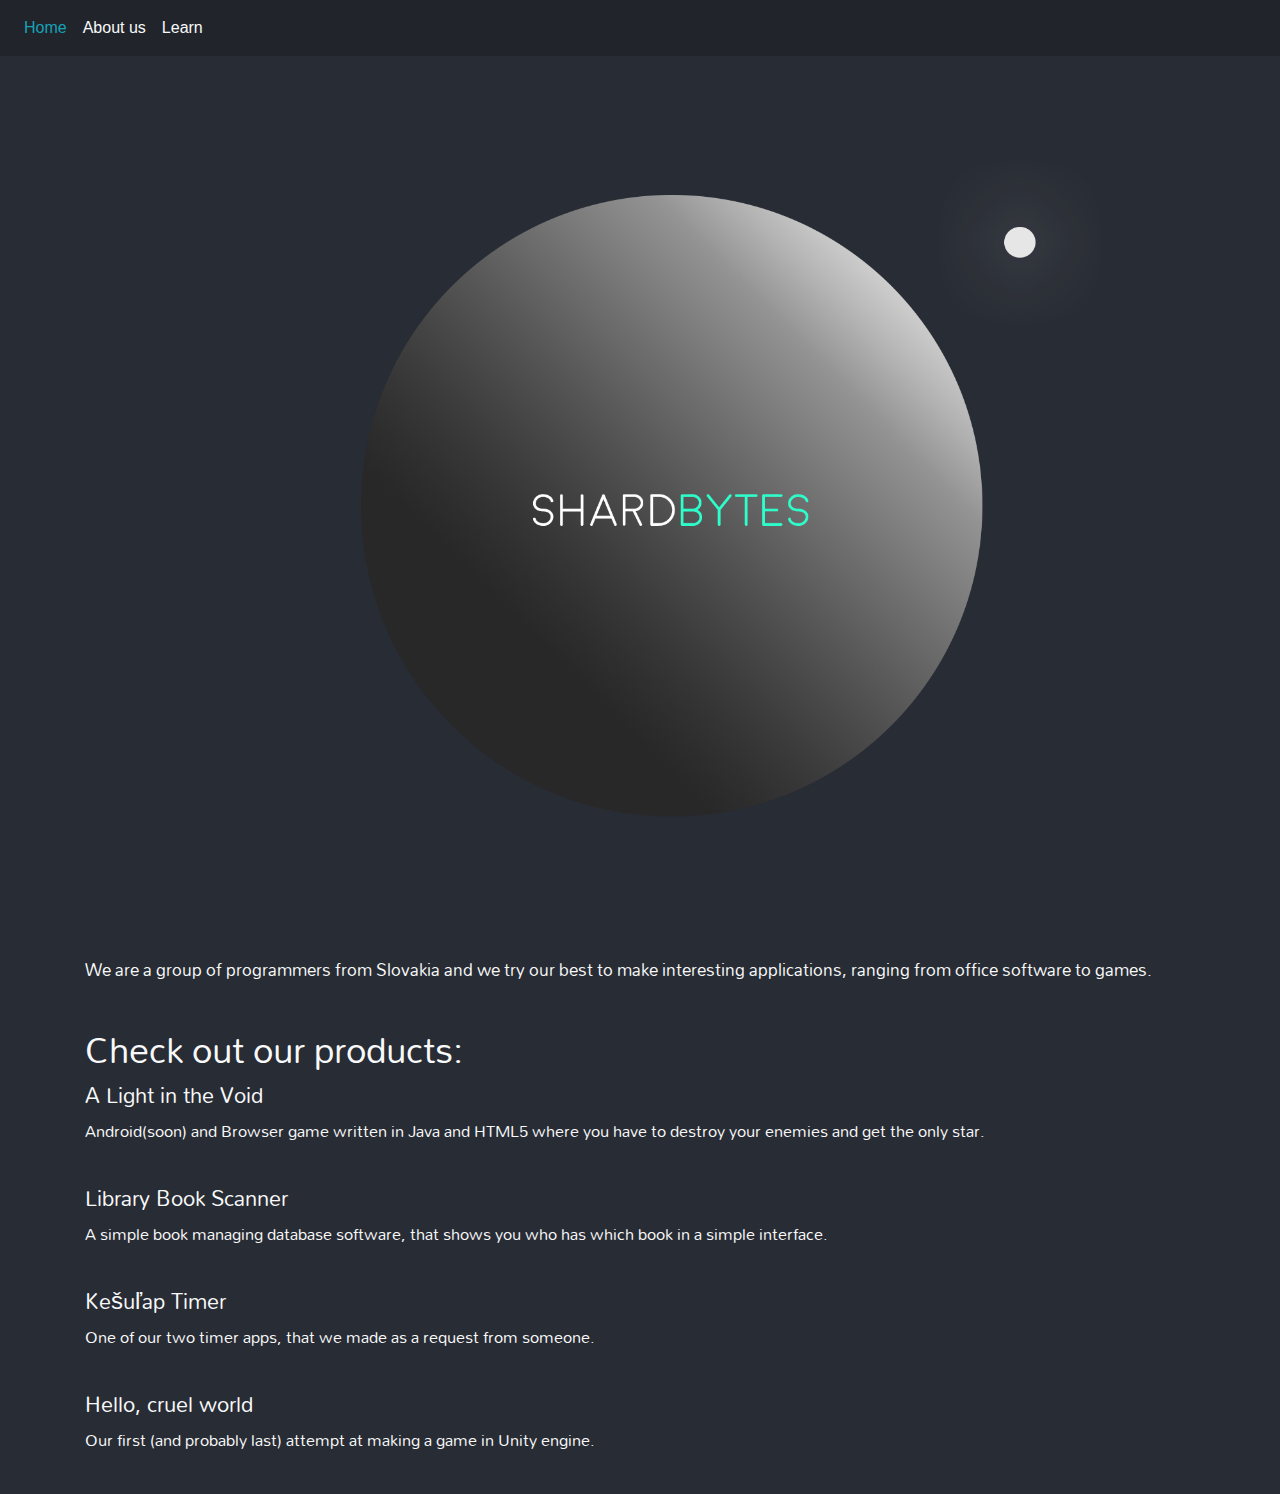
==== index.html @ fa82c484 "Big image" ====
<!DOCTYPE html>
<html lang="en">
<head>
  <meta charset="utf-8">
  <meta name="viewport" content="width=device-width, initial-scale=1">

  <!-- FONTS -->
  <link href="https://fonts.googleapis.com/css?family=Mallanna" rel="stylesheet">

  <!-- BOOTSTRAP -->
  <link rel="stylesheet" href="https://maxcdn.bootstrapcdn.com/bootstrap/4.1.0/css/bootstrap.min.css">
  <script src="https://ajax.googleapis.com/ajax/libs/jquery/3.3.1/jquery.min.js"></script>
  <script src="https://cdnjs.cloudflare.com/ajax/libs/popper.js/1.14.0/umd/popper.min.js"></script>
  <script src="https://maxcdn.bootstrapcdn.com/bootstrap/4.1.0/js/bootstrap.min.js"></script>

  <!-- STYLES -->
  <link rel="stylesheet" href="style.css">

  <!-- SCRIPTS -->
  <link rel="stylesheet" href="/assets/js/toast/android_toast.min.css" type="text/css">

</head>

<body class="bg-darkblue">
  <nav class="navbar navbar-expand-sm bg-darkerblue">
    <ul class="navbar-nav">
      <li class="nav-item">
        <a class="nav-link text-info" href="">Home</a>
      </li>
      <li class="nav-item">
        <a class="nav-link text-light" href="">About us</a>
      </li>
      <li class="nav-item">
        <a class="nav-link text-light" href="">Learn</a>
      </li>
    </ul>
  </nav>

  <div id="bigimage" class="bg"></div>

  <div id="maincontent" class="container">
    <p class="text-light mallana bigger">
      We are a group of programmers from Slovakia and we try our best to make
      interesting applications, ranging from office software to games.
    </p>
    <br>

    <h1 class="text-light mallana">
      Check out our products:
    </h1>

    <h4 class="text-light mallana">
      A Light in the Void
    </h4>
    <p class="text-light mallana big">
      Android(soon) and Browser game written in Java and HTML5 where you have
      to destroy your enemies and get the only star.
    </p>
    <br>

    <h4 class="text-light mallana">
      Library Book Scanner
    </h4>
    <p class="text-light mallana big">
      A simple book managing database software, that shows you who has which
      book in a simple interface.
    </p>
    <br>

    <h4 class="text-light mallana">
      Kešuľap Timer
    </h4>
    <p class="text-light mallana big">
      One of our two timer apps, that we made as a request from someone.
    </p>
    <br>

    <h4 class="text-light mallana">
      Hello, cruel world
    </h4>
    <p class="text-light mallana big">
      Our first (and probably last) attempt at making a game in Unity engine.
    </p>
    <br>
  </div>

  <script src="/assets/js/toast/android_toast.min.js"></script>
  <script src="/assets/js/jquery.scrollTo.min.js"></script>
  <script src="/assets/js/scroll.js"></script>

</body>
</html>
---- style.css ----
.bg-darkblue{
  background-color: rgb(40, 44, 52);
}

.bg-darkerblue{
  background-color: rgb(33, 37, 43);
}

.mallana{
  font-family: 'Mallanna', sans-serif;
}

.big{
  font-size: 110%;
}

.bigger{
  font-size: 120%;
}

.center{
  display: block;
  margin-left: auto;
  margin-right: auto;
  width: 100%;
}

body, html{
  height: 100%;
  margin: 0;
}

.bg{
  background-image: url("/assets/img/transplanet.png");
  height: 100%;
  background-position: center;
  background-repeat: no-repeat;
  background-size: contain;
}
---- assets/js/toast/android_toast.min.css ----
/*
Android-Toast
(c) 2013-2014 Jad Joubran
*/
#android_toast_container{width:25%;position:fixed;bottom:8%;left:0}#android_toast{width:80%;margin-left:auto;margin-right:auto;background-color:#303437;color:#f5f5f5;font-size:13px;padding:5px;border-radius:2px;-webkit-border-radius:2px;opacity:.95;-webkit-box-shadow:1px 2px 2px 1px rgba(34,34,34,1);box-shadow:1px 2px 2px 1px rgba(34,34,34,1);text-align:center;font-family:Roboto,sans-serif}#android_toast em{color:#51b4d2;font-weight:700;font-style:normal}.android_toast_top{top:12%;bottom:auto!important}.android_toast_fadein{animation:android_toast_fadein 1s ease;-webkit-animation:android_toast_fadein 1s ease}.android_toast_fadeout{animation:android_toast_fadeout 1s ease;-webkit-animation:android_toast_fadeout 1s ease;animation-fill-mode:forwards;-webkit-animation-fill-mode:forwards}@keyframes android_toast_fadein{from{opacity:0;-webkit-opacity:0}to{opacity:.95;-webkit-opacity:.95}}@-webkit-keyframes android_toast_fadein{from{opacity:0;-webkit-opacity:0}to{opacity:.95;-webkit-opacity:.95}}@keyframes android_toast_fadeout{from{opacity:.95;-webkit-opacity:.95}to{opacity:0;-webkit-opacity:0}}@-webkit-keyframes android_toast_fadeout{from{opacity:.95;-webkit-opacity:.95}to{opacity:0;-webkit-opacity:0}}
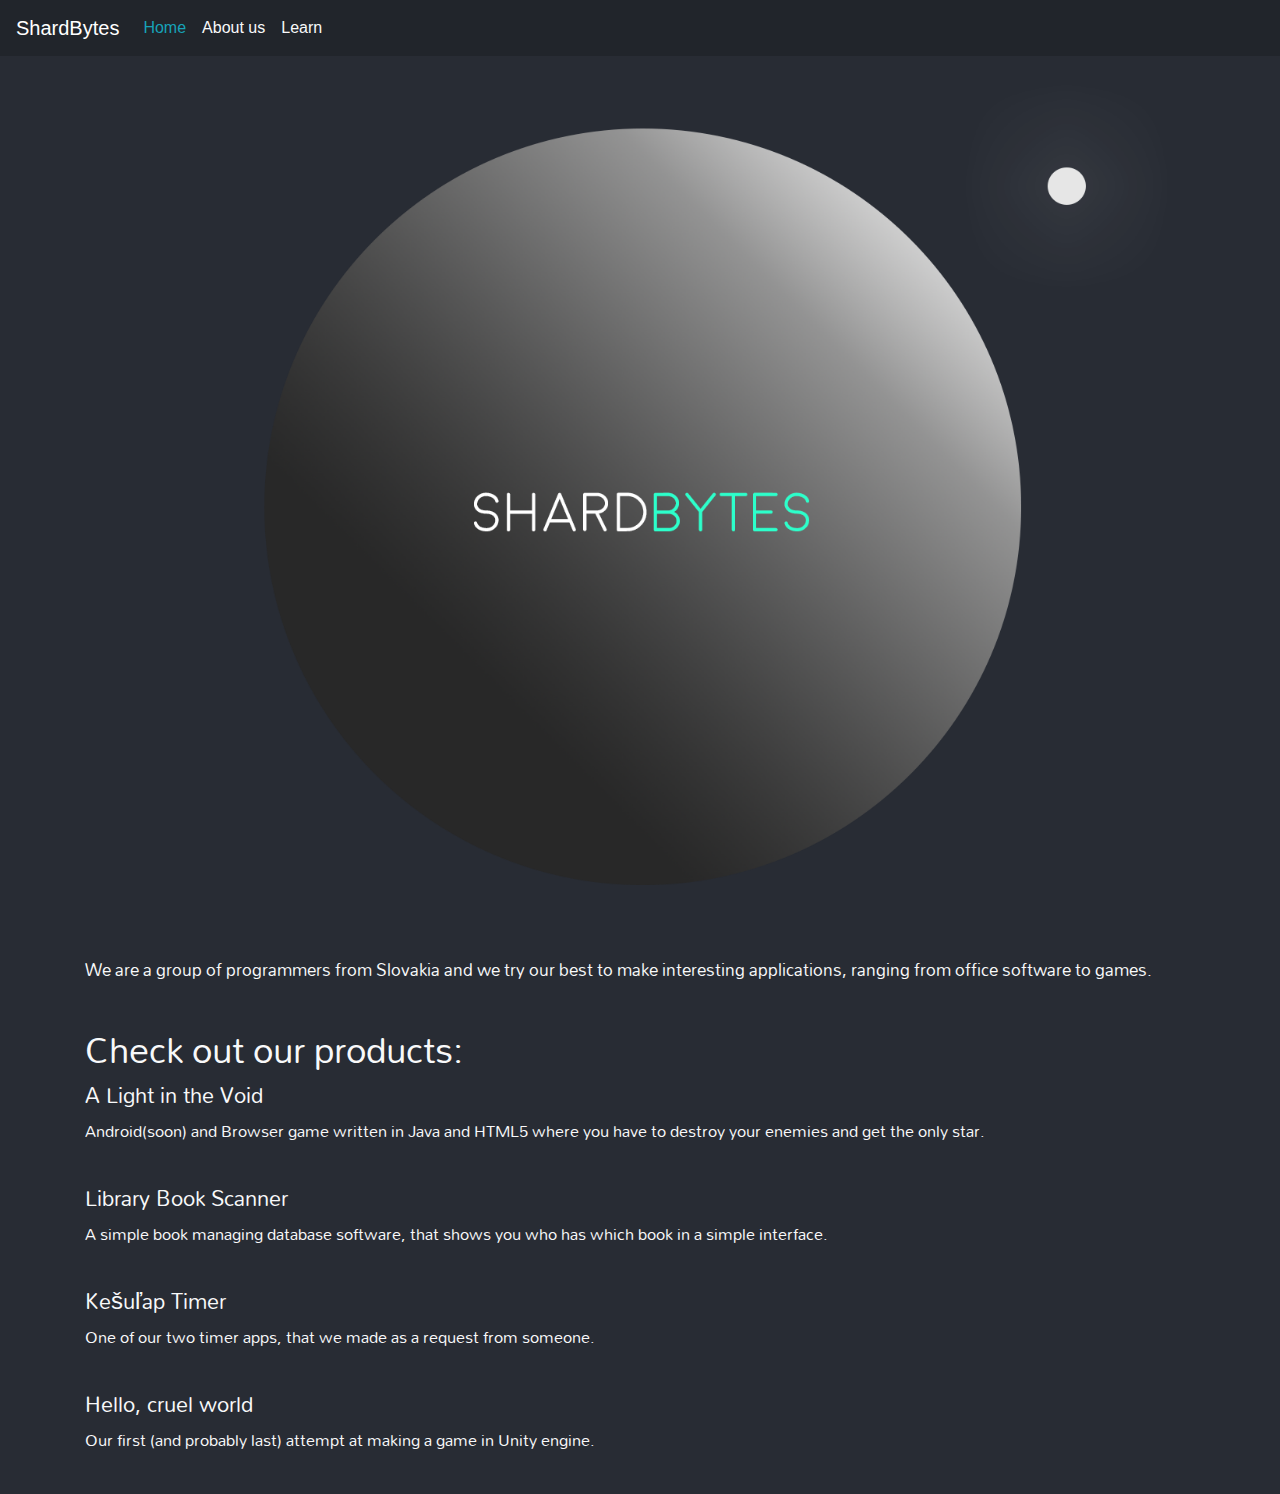
==== commit 078cdbbc: "Responsive navbar" ====
--- a/index.html
+++ b/index.html
@@ -22,18 +22,24 @@
 </head>
 
 <body class="bg-darkblue">
-  <nav class="navbar navbar-expand-sm bg-darkerblue">
-    <ul class="navbar-nav">
-      <li class="nav-item">
-        <a class="nav-link text-info" href="">Home</a>
-      </li>
-      <li class="nav-item">
-        <a class="nav-link text-light" href="">About us</a>
-      </li>
-      <li class="nav-item">
-        <a class="nav-link text-light" href="">Learn</a>
-      </li>
-    </ul>
+  <nav class="navbar navbar-expand-md navbar-dark bg-darkerblue">
+    <a class="navbar-brand" href="#">ShardBytes</a>
+    <button class="navbar-toggler" type="button" data-toggle="collapse" data-target="#collapsingNavbarMd">
+      <span class="navbar-toggler-icon "></span>
+    </button>
+    <div class="navbar-collapse collapse" id="collapsingNavbarMd">
+      <ul class="navbar-nav">
+        <li class="nav-item">
+          <a class="nav-link text-info" href="">Home</a>
+        </li>
+        <li class="nav-item">
+          <a class="nav-link text-light" href="">About us</a>
+        </li>
+        <li class="nav-item">
+          <a class="nav-link text-light" href="">Learn</a>
+        </li>
+      </ul>
+    </div>
   </nav>
 
   <div id="bigimage" class="bg"></div>
--- a/style.css
+++ b/style.css
@@ -31,7 +31,7 @@
 }
 
 .bg{
-  background-image: url("/assets/img/transplanet.png");
+  background-image: url("/assets/img/transplanetcut.png");
   height: 100%;
   background-position: center;
   background-repeat: no-repeat;
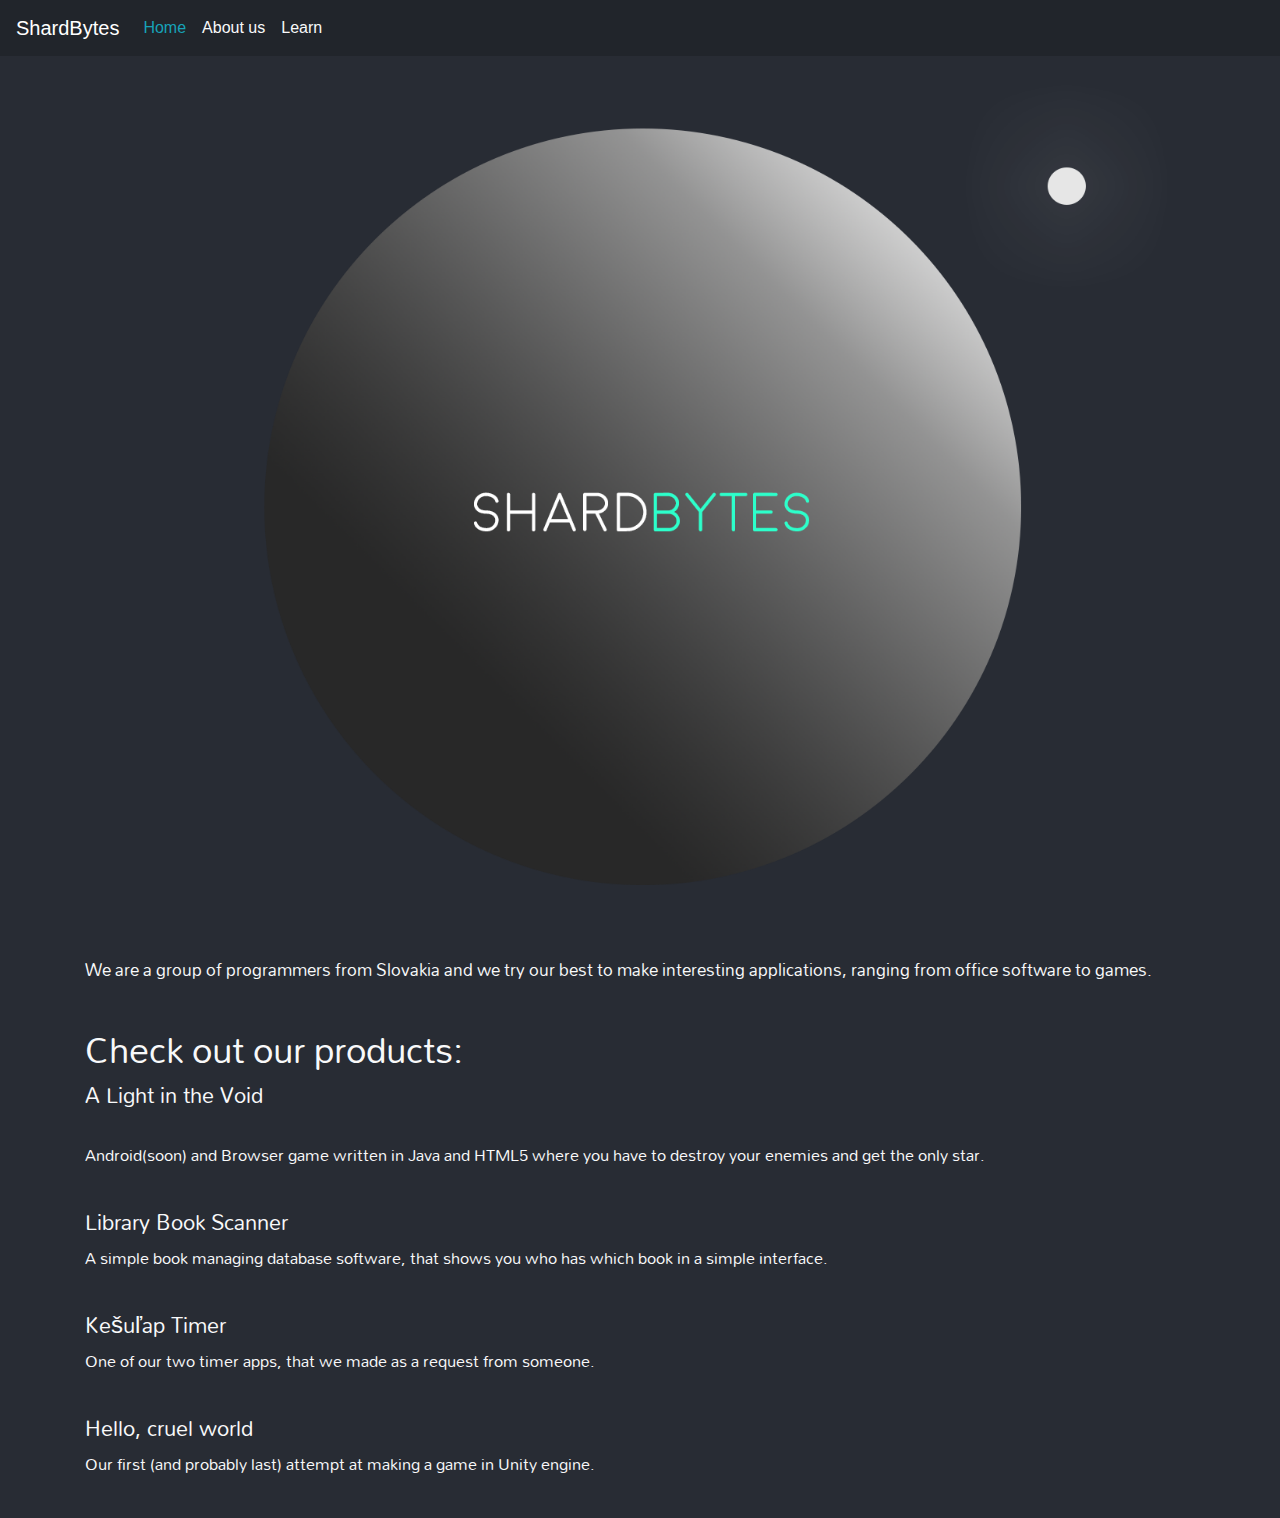
==== commit 32821f34: "such a fancy box oh" ====
--- a/index.html
+++ b/index.html
@@ -14,26 +14,31 @@
   <script src="https://maxcdn.bootstrapcdn.com/bootstrap/4.1.0/js/bootstrap.min.js"></script>
 
   <!-- STYLES -->
-  <link rel="stylesheet" href="style.css">
+  <link rel="stylesheet" href="/src/common/style.css">
+  <link rel="stylesheet" href="/src/mainPage/style.css">
 
   <!-- SCRIPTS -->
-  <link rel="stylesheet" href="/assets/js/toast/android_toast.min.css" type="text/css">
+  <link rel="stylesheet" type="text/css" href="/lib/fancybox/jquery.fancybox.min.css">
+  <link rel="stylesheet" href="/lib/toast/android_toast.min.css" type="text/css">
+  <script src="/lib/toast/android_toast.min.js"></script>
+  <script src="/lib/scrollTo/jquery.scrollTo.min.js"></script>
+  <script src="/lib/fancybox/jquery.fancybox.min.js"></script>
 
 </head>
 
 <body class="bg-darkblue">
   <nav class="navbar navbar-expand-md navbar-dark bg-darkerblue">
-    <a class="navbar-brand" href="#">ShardBytes</a>
+    <a class="navbar-brand" href="">ShardBytes</a>
     <button class="navbar-toggler" type="button" data-toggle="collapse" data-target="#collapsingNavbarMd">
       <span class="navbar-toggler-icon "></span>
     </button>
     <div class="navbar-collapse collapse" id="collapsingNavbarMd">
       <ul class="navbar-nav">
         <li class="nav-item">
-          <a class="nav-link text-info" href="">Home</a>
+          <a class="nav-link text-info" href="/">Home</a>
         </li>
         <li class="nav-item">
-          <a class="nav-link text-light" href="">About us</a>
+          <a class="nav-link text-light" href="/src/aboutUs">About us</a>
         </li>
         <li class="nav-item">
           <a class="nav-link text-light" href="">Learn</a>
@@ -58,6 +63,15 @@
     <h4 class="text-light mallana">
       A Light in the Void
     </h4>
+
+    <a href="https://dummyimage.com/600x400/000/00ff2b.png" data-fancybox="alitv" data-caption="A Light in the Void #1">
+      <img src="https://dummyimage.com/100x67/000/00ff2b.png" alt=""/>
+    </a>
+
+    <a href="https://dummyimage.com/600x400/000/ffae00.png" data-fancybox="alitv" data-caption="A Light in the Void #2">
+      <img src="https://dummyimage.com/100x67/000/ffae00.png" alt=""/>
+    </a>
+
     <p class="text-light mallana big">
       Android(soon) and Browser game written in Java and HTML5 where you have
       to destroy your enemies and get the only star.
@@ -90,9 +104,7 @@
     <br>
   </div>
 
-  <script src="/assets/js/toast/android_toast.min.js"></script>
-  <script src="/assets/js/jquery.scrollTo.min.js"></script>
-  <script src="/assets/js/scroll.js"></script>
+  <script src="/src/mainPage/scroll.js"></script>
 
 </body>
 </html>
--- a/src/common/style.css
+++ b/src/common/style.css
@@ -0,0 +1,11 @@
+.bg-darkblue{
+  background-color: rgb(40, 44, 52);
+}
+
+.bg-darkerblue{
+  background-color: rgb(33, 37, 43);
+}
+
+.mallana{
+  font-family: 'Mallanna', sans-serif;
+}
--- a/src/mainPage/style.css
+++ b/src/mainPage/style.css
@@ -0,0 +1,27 @@
+.big{
+  font-size: 110%;
+}
+
+.bigger{
+  font-size: 120%;
+}
+
+.center{
+  display: block;
+  margin-left: auto;
+  margin-right: auto;
+  width: 100%;
+}
+
+body, html{
+  height: 100%;
+  margin: 0;
+}
+
+.bg{
+  background-image: url("/assets/transplanetcut.png");
+  height: 100%;
+  background-position: center;
+  background-repeat: no-repeat;
+  background-size: contain;
+}
--- a/lib/toast/android_toast.min.css
+++ b/lib/toast/android_toast.min.css
@@ -0,0 +1,5 @@
+/*
+Android-Toast
+(c) 2013-2014 Jad Joubran
+*/
+#android_toast_container{width:25%;position:fixed;bottom:8%;left:0}#android_toast{width:80%;margin-left:auto;margin-right:auto;background-color:#303437;color:#f5f5f5;font-size:13px;padding:5px;border-radius:2px;-webkit-border-radius:2px;opacity:.95;-webkit-box-shadow:1px 2px 2px 1px rgba(34,34,34,1);box-shadow:1px 2px 2px 1px rgba(34,34,34,1);text-align:center;font-family:Roboto,sans-serif}#android_toast em{color:#51b4d2;font-weight:700;font-style:normal}.android_toast_top{top:12%;bottom:auto!important}.android_toast_fadein{animation:android_toast_fadein 1s ease;-webkit-animation:android_toast_fadein 1s ease}.android_toast_fadeout{animation:android_toast_fadeout 1s ease;-webkit-animation:android_toast_fadeout 1s ease;animation-fill-mode:forwards;-webkit-animation-fill-mode:forwards}@keyframes android_toast_fadein{from{opacity:0;-webkit-opacity:0}to{opacity:.95;-webkit-opacity:.95}}@-webkit-keyframes android_toast_fadein{from{opacity:0;-webkit-opacity:0}to{opacity:.95;-webkit-opacity:.95}}@keyframes android_toast_fadeout{from{opacity:.95;-webkit-opacity:.95}to{opacity:0;-webkit-opacity:0}}@-webkit-keyframes android_toast_fadeout{from{opacity:.95;-webkit-opacity:.95}to{opacity:0;-webkit-opacity:0}}
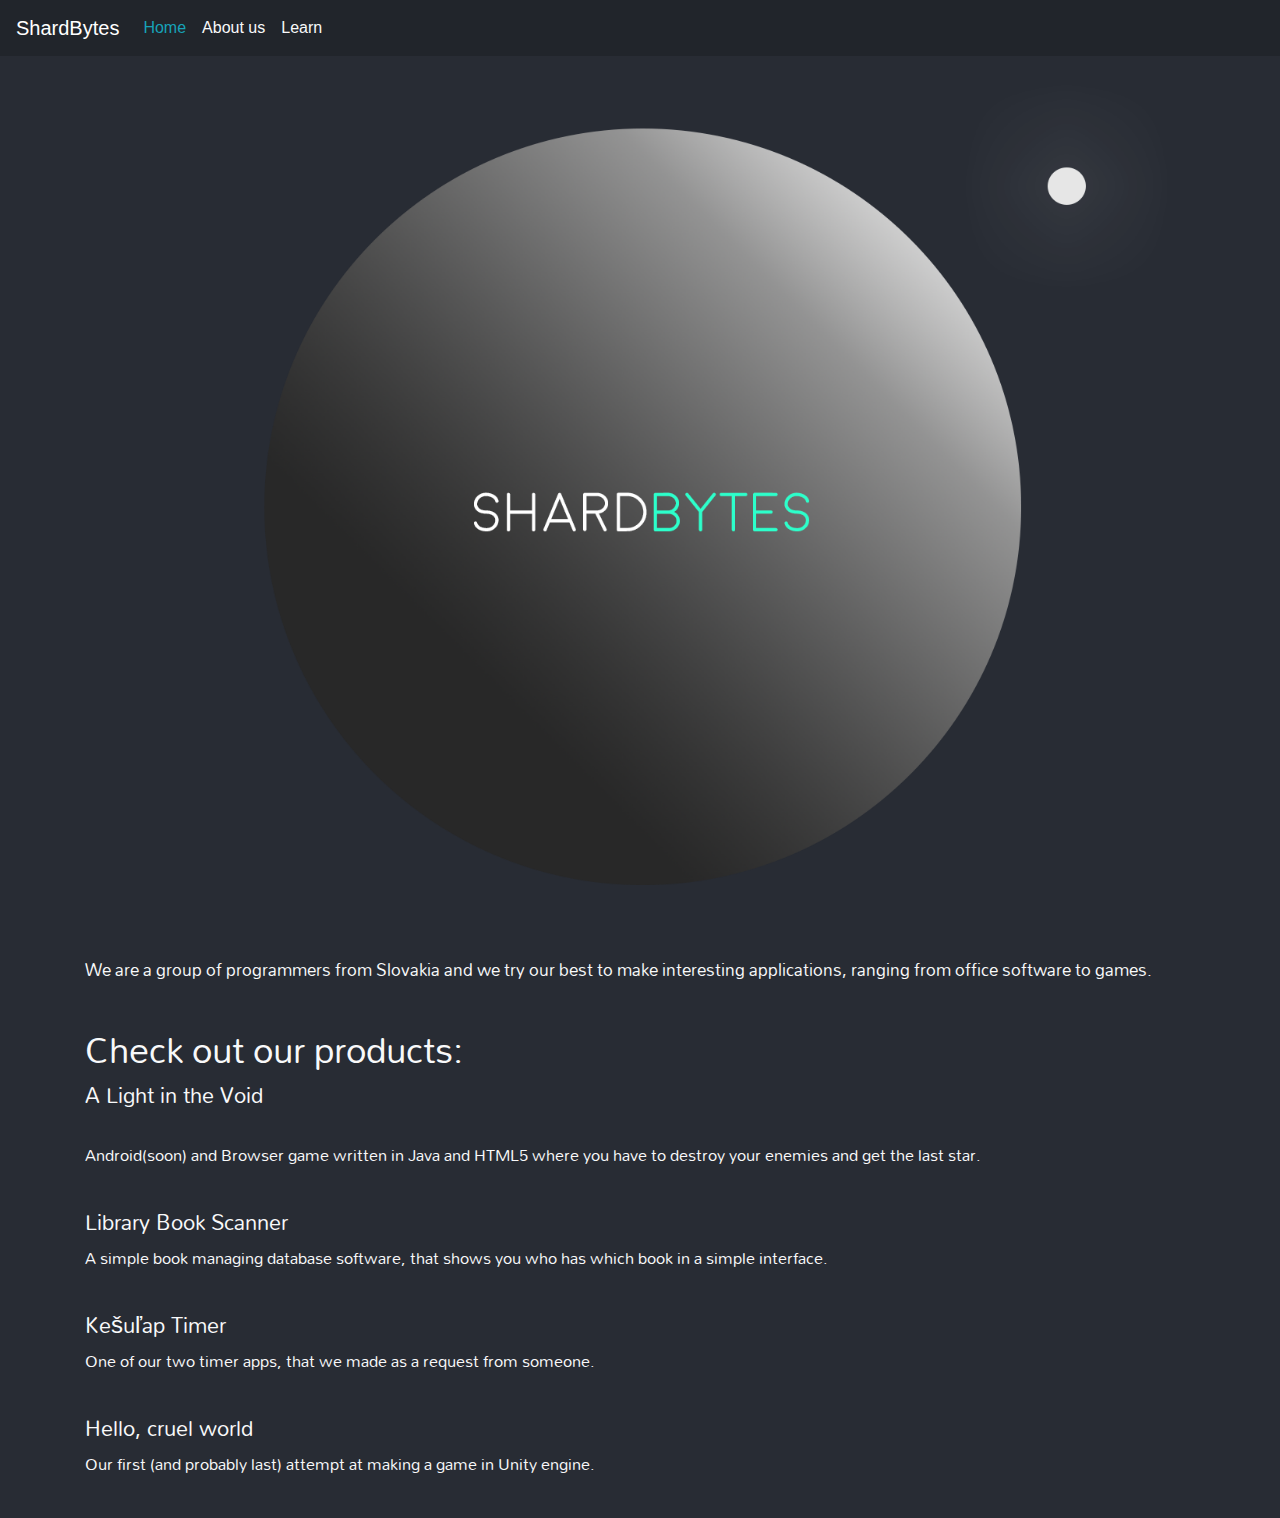
==== commit de577c04: "only to last upgrade" ====
--- a/index.html
+++ b/index.html
@@ -74,7 +74,7 @@
 
     <p class="text-light mallana big">
       Android(soon) and Browser game written in Java and HTML5 where you have
-      to destroy your enemies and get the only star.
+      to destroy your enemies and get the last star.
     </p>
     <br>
 
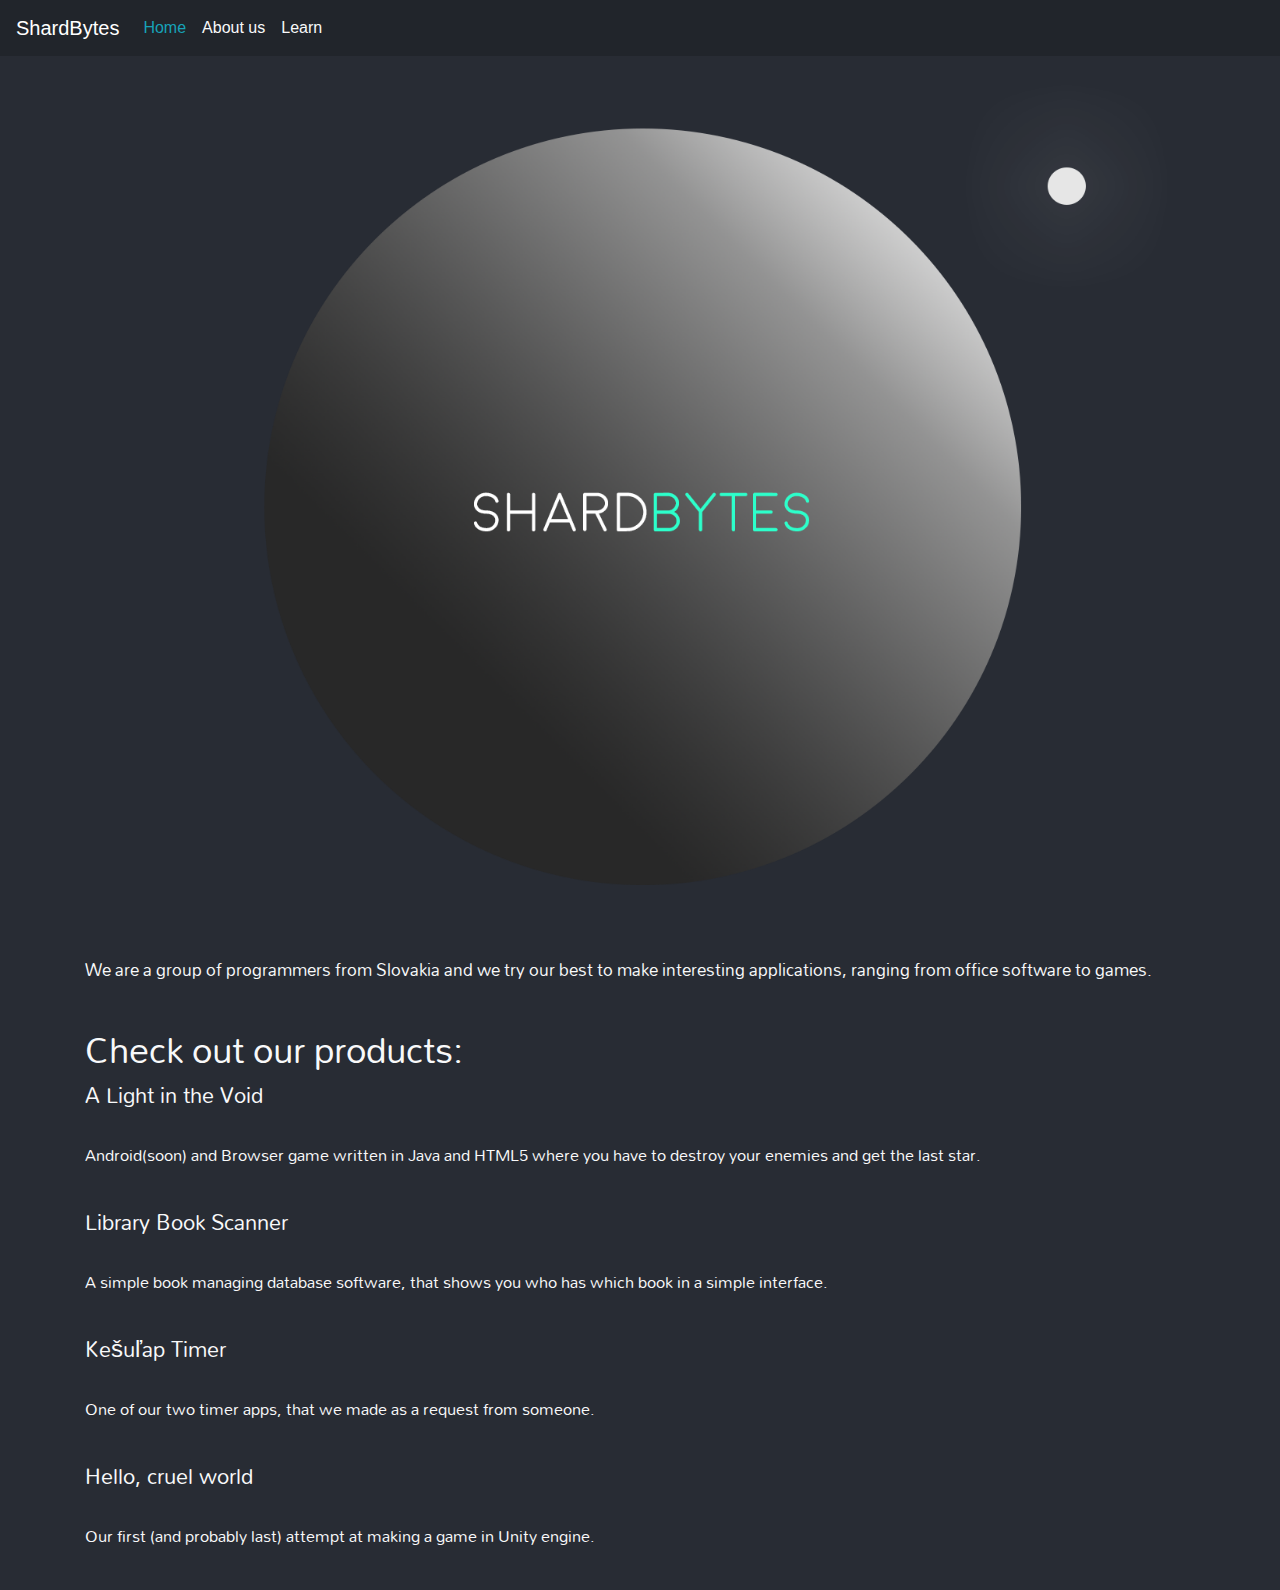
==== commit 91ae33ac: "imagery content" ====
--- a/index.html
+++ b/index.html
@@ -81,6 +81,15 @@
     <h4 class="text-light mallana">
       Library Book Scanner
     </h4>
+
+    <a href="https://dummyimage.com/600x400/000/00ff2b.png" data-fancybox="lbs" data-caption="Library Book Scanner #1">
+      <img src="https://dummyimage.com/100x67/000/00ff2b.png" alt=""/>
+    </a>
+
+    <a href="https://dummyimage.com/600x400/000/ffae00.png" data-fancybox="lbs" data-caption="Library Book Scanner #2">
+      <img src="https://dummyimage.com/100x67/000/ffae00.png" alt=""/>
+    </a>
+
     <p class="text-light mallana big">
       A simple book managing database software, that shows you who has which
       book in a simple interface.
@@ -90,6 +99,15 @@
     <h4 class="text-light mallana">
       Kešuľap Timer
     </h4>
+
+    <a href="https://dummyimage.com/600x400/000/00ff2b.png" data-fancybox="kt" data-caption="Timer #1">
+      <img src="https://dummyimage.com/100x67/000/00ff2b.png" alt=""/>
+    </a>
+
+    <a href="https://dummyimage.com/600x400/000/ffae00.png" data-fancybox="kt" data-caption="Timer #2">
+      <img src="https://dummyimage.com/100x67/000/ffae00.png" alt=""/>
+    </a>
+
     <p class="text-light mallana big">
       One of our two timer apps, that we made as a request from someone.
     </p>
@@ -98,6 +116,15 @@
     <h4 class="text-light mallana">
       Hello, cruel world
     </h4>
+
+    <a href="https://dummyimage.com/600x400/000/00ff2b.png" data-fancybox="hcw" data-caption="Hello, cruel world #1">
+      <img src="https://dummyimage.com/100x67/000/00ff2b.png" alt=""/>
+    </a>
+
+    <a href="https://dummyimage.com/600x400/000/ffae00.png" data-fancybox="hcw" data-caption="Hello, cruel world #2">
+      <img src="https://dummyimage.com/100x67/000/ffae00.png" alt=""/>
+    </a>
+
     <p class="text-light mallana big">
       Our first (and probably last) attempt at making a game in Unity engine.
     </p>
